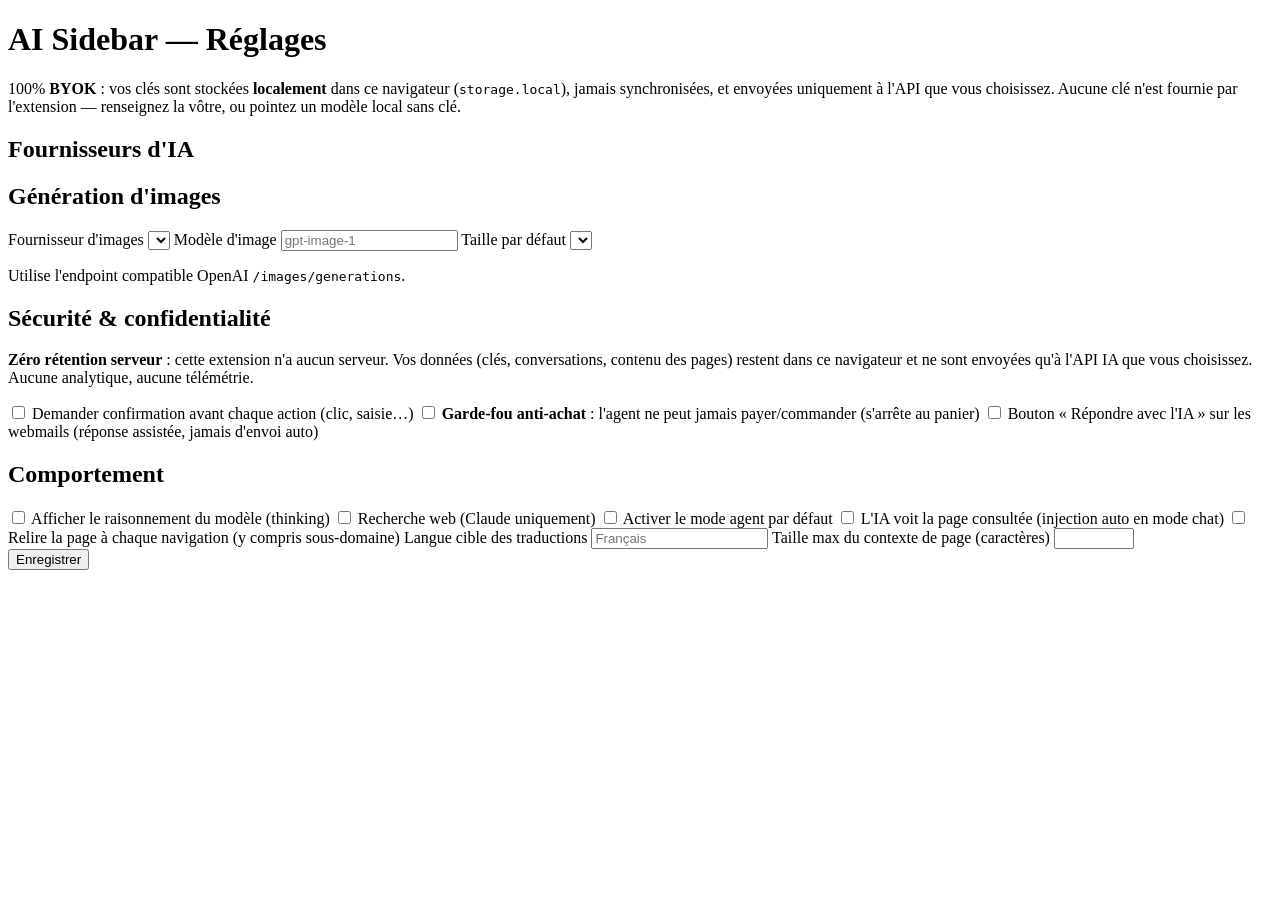
==== src/options/options.html @ cbc9c078 "v1.0 : clone open-source de Sider — modes, multi-onglets, webmail, garde-fous Première version 1.0 p" ====
<!DOCTYPE html>
<html lang="fr">
  <head>
    <meta charset="utf-8" />
    <meta name="viewport" content="width=device-width, initial-scale=1" />
    <link rel="stylesheet" href="options.css" />
    <title>AI Sidebar — Réglages</title>
  </head>
  <body>
    <main>
      <h1>AI Sidebar — Réglages</h1>
      <p class="muted">
        100% <b>BYOK</b> : vos clés sont stockées <b>localement</b> dans ce
        navigateur (<code>storage.local</code>), jamais synchronisées, et envoyées
        uniquement à l'API que vous choisissez. Aucune clé n'est fournie par
        l'extension — renseignez la vôtre, ou pointez un modèle local sans clé.
      </p>

      <h2>Fournisseurs d'IA</h2>
      <div id="providers"></div>

      <section>
        <h2>Génération d'images</h2>
        <label>Fournisseur d'images
          <select id="imageProvider"></select>
        </label>
        <label>Modèle d'image
          <input type="text" id="imageModel" placeholder="gpt-image-1" />
        </label>
        <label>Taille par défaut
          <select id="imageSize"></select>
        </label>
        <p class="muted">Utilise l'endpoint compatible OpenAI <code>/images/generations</code>.</p>
      </section>

      <section>
        <h2>Sécurité &amp; confidentialité</h2>
        <p class="muted">
          <b>Zéro rétention serveur</b> : cette extension n'a aucun serveur. Vos données
          (clés, conversations, contenu des pages) restent dans ce navigateur et ne sont
          envoyées qu'à l'API IA que vous choisissez. Aucune analytique, aucune télémétrie.
        </p>
        <label class="check"><input type="checkbox" id="confirmActions" /> Demander confirmation avant chaque action (clic, saisie…)</label>
        <label class="check"><input type="checkbox" id="blockPayments" /> <b>Garde-fou anti-achat</b> : l'agent ne peut jamais payer/commander (s'arrête au panier)</label>
        <label class="check"><input type="checkbox" id="webmailAssist" /> Bouton « Répondre avec l'IA » sur les webmails (réponse assistée, jamais d'envoi auto)</label>
      </section>

      <section>
        <h2>Comportement</h2>
        <label class="check"><input type="checkbox" id="thinking" /> Afficher le raisonnement du modèle (thinking)</label>
        <label class="check"><input type="checkbox" id="webSearch" /> Recherche web (Claude uniquement)</label>
        <label class="check"><input type="checkbox" id="agentMode" /> Activer le mode agent par défaut</label>
        <label class="check"><input type="checkbox" id="includePageContext" /> L'IA voit la page consultée (injection auto en mode chat)</label>
        <label class="check"><input type="checkbox" id="autoReadPage" /> Relire la page à chaque navigation (y compris sous-domaine)</label>
        <label>Langue cible des traductions
          <input type="text" id="targetLang" placeholder="Français" />
        </label>
        <label>Taille max du contexte de page (caractères)
          <input type="number" id="maxPageChars" min="1000" max="100000" step="1000" />
        </label>
      </section>

      <div class="actions">
        <button id="save">Enregistrer</button>
        <span id="status" class="muted"></span>
      </div>
    </main>
    <script type="module" src="options.js"></script>
  </body>
</html>
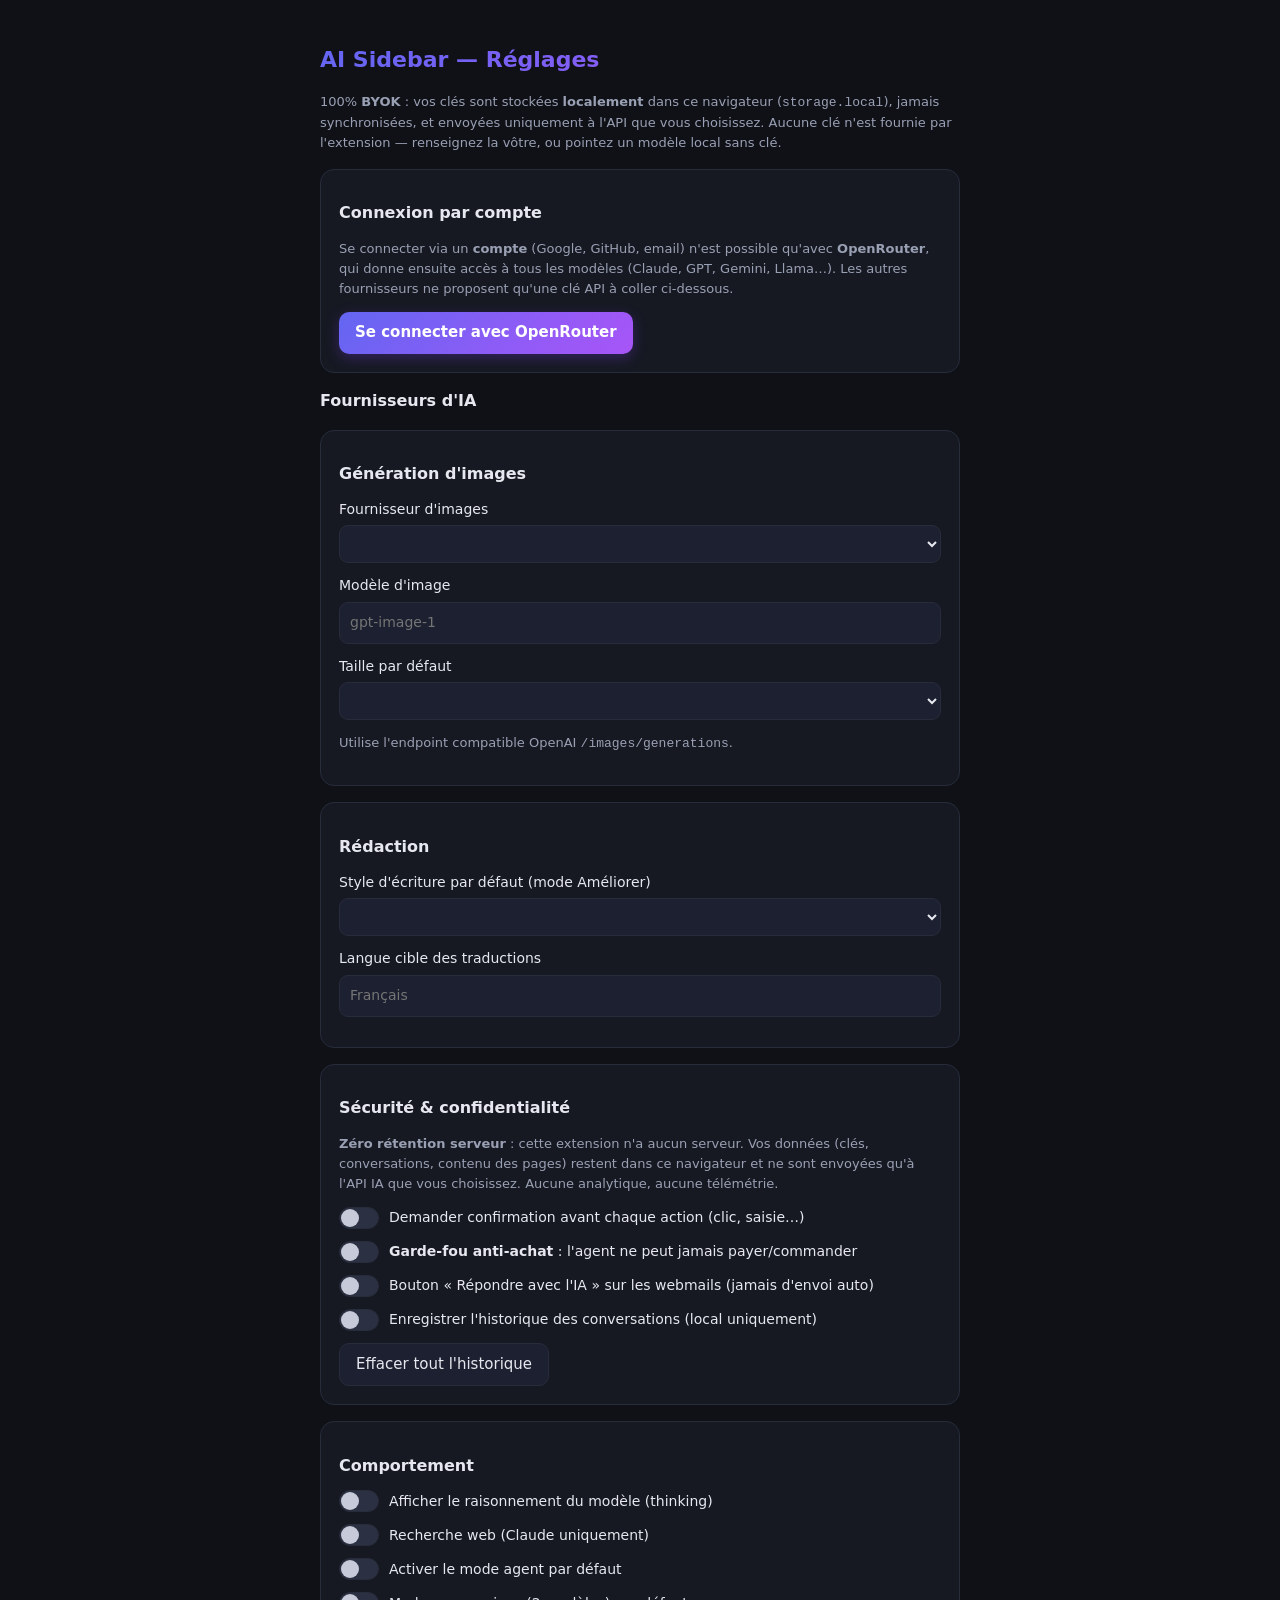
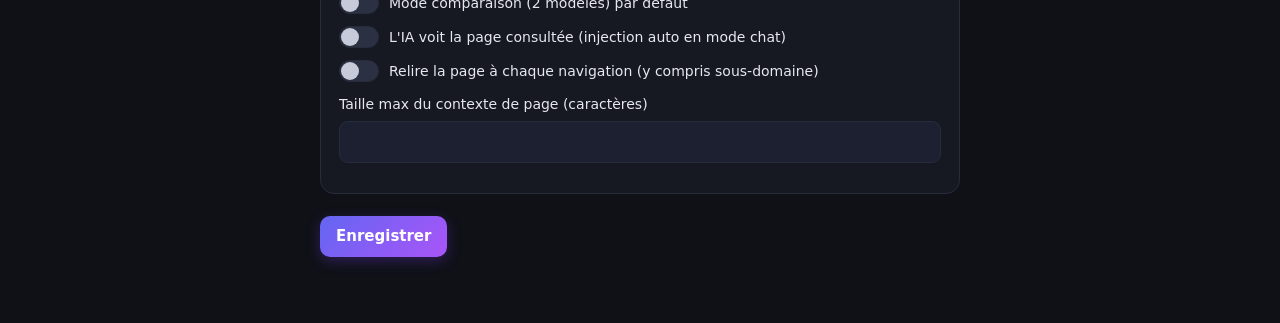
==== commit 0e4e51fe: "v1.1 : refonte UI moderne + comparaison + artifacts interactifs + historique local Interface entière" ====
--- a/src/options/options.html
+++ b/src/options/options.html
@@ -15,6 +15,18 @@
         uniquement à l'API que vous choisissez. Aucune clé n'est fournie par
         l'extension — renseignez la vôtre, ou pointez un modèle local sans clé.
       </p>
+
+      <section>
+        <h2>Connexion par compte</h2>
+        <p class="muted">
+          Se connecter via un <b>compte</b> (Google, GitHub, email) n'est possible
+          qu'avec <b>OpenRouter</b>, qui donne ensuite accès à tous les modèles
+          (Claude, GPT, Gemini, Llama…). Les autres fournisseurs ne proposent qu'une
+          clé API à coller ci-dessous.
+        </p>
+        <button id="connectBtn" class="grad">Se connecter avec OpenRouter</button>
+        <span id="connectStatus" class="muted"></span>
+      </section>
 
       <h2>Fournisseurs d'IA</h2>
       <div id="providers"></div>
@@ -34,34 +46,44 @@
       </section>
 
       <section>
+        <h2>Rédaction</h2>
+        <label>Style d'écriture par défaut (mode Améliorer)
+          <select id="improvePreset"></select>
+        </label>
+        <label>Langue cible des traductions
+          <input type="text" id="targetLang" placeholder="Français" />
+        </label>
+      </section>
+
+      <section>
         <h2>Sécurité &amp; confidentialité</h2>
         <p class="muted">
           <b>Zéro rétention serveur</b> : cette extension n'a aucun serveur. Vos données
           (clés, conversations, contenu des pages) restent dans ce navigateur et ne sont
           envoyées qu'à l'API IA que vous choisissez. Aucune analytique, aucune télémétrie.
         </p>
-        <label class="check"><input type="checkbox" id="confirmActions" /> Demander confirmation avant chaque action (clic, saisie…)</label>
-        <label class="check"><input type="checkbox" id="blockPayments" /> <b>Garde-fou anti-achat</b> : l'agent ne peut jamais payer/commander (s'arrête au panier)</label>
-        <label class="check"><input type="checkbox" id="webmailAssist" /> Bouton « Répondre avec l'IA » sur les webmails (réponse assistée, jamais d'envoi auto)</label>
+        <label class="switch"><input type="checkbox" id="confirmActions" /><span class="track"></span><span class="lbl">Demander confirmation avant chaque action (clic, saisie…)</span></label>
+        <label class="switch"><input type="checkbox" id="blockPayments" /><span class="track"></span><span class="lbl"><b>Garde-fou anti-achat</b> : l'agent ne peut jamais payer/commander</span></label>
+        <label class="switch"><input type="checkbox" id="webmailAssist" /><span class="track"></span><span class="lbl">Bouton « Répondre avec l'IA » sur les webmails (jamais d'envoi auto)</span></label>
+        <label class="switch"><input type="checkbox" id="saveHistory" /><span class="track"></span><span class="lbl">Enregistrer l'historique des conversations (local uniquement)</span></label>
+        <button id="clearHistoryBtn" class="ghost">Effacer tout l'historique</button>
       </section>
 
       <section>
         <h2>Comportement</h2>
-        <label class="check"><input type="checkbox" id="thinking" /> Afficher le raisonnement du modèle (thinking)</label>
-        <label class="check"><input type="checkbox" id="webSearch" /> Recherche web (Claude uniquement)</label>
-        <label class="check"><input type="checkbox" id="agentMode" /> Activer le mode agent par défaut</label>
-        <label class="check"><input type="checkbox" id="includePageContext" /> L'IA voit la page consultée (injection auto en mode chat)</label>
-        <label class="check"><input type="checkbox" id="autoReadPage" /> Relire la page à chaque navigation (y compris sous-domaine)</label>
-        <label>Langue cible des traductions
-          <input type="text" id="targetLang" placeholder="Français" />
-        </label>
+        <label class="switch"><input type="checkbox" id="thinking" /><span class="track"></span><span class="lbl">Afficher le raisonnement du modèle (thinking)</span></label>
+        <label class="switch"><input type="checkbox" id="webSearch" /><span class="track"></span><span class="lbl">Recherche web (Claude uniquement)</span></label>
+        <label class="switch"><input type="checkbox" id="agentMode" /><span class="track"></span><span class="lbl">Activer le mode agent par défaut</span></label>
+        <label class="switch"><input type="checkbox" id="compareMode" /><span class="track"></span><span class="lbl">Mode comparaison (2 modèles) par défaut</span></label>
+        <label class="switch"><input type="checkbox" id="includePageContext" /><span class="track"></span><span class="lbl">L'IA voit la page consultée (injection auto en mode chat)</span></label>
+        <label class="switch"><input type="checkbox" id="autoReadPage" /><span class="track"></span><span class="lbl">Relire la page à chaque navigation (y compris sous-domaine)</span></label>
         <label>Taille max du contexte de page (caractères)
           <input type="number" id="maxPageChars" min="1000" max="100000" step="1000" />
         </label>
       </section>
 
       <div class="actions">
-        <button id="save">Enregistrer</button>
+        <button id="save" class="grad">Enregistrer</button>
         <span id="status" class="muted"></span>
       </div>
     </main>
--- a/src/options/options.css
+++ b/src/options/options.css
@@ -0,0 +1,56 @@
+:root {
+  --bg: #0f1117;
+  --panel: #161922;
+  --panel-2: #1c2030;
+  --border: #272c3b;
+  --text: #e7e8ef;
+  --muted: #9aa0b4;
+  --accent: #8b5cf6;
+  --grad: linear-gradient(135deg, #6366f1 0%, #8b5cf6 55%, #a855f7 100%);
+}
+* { box-sizing: border-box; }
+body {
+  font: 15px/1.55 system-ui, sans-serif; background: var(--bg); color: var(--text);
+  margin: 0; padding: 28px 18px;
+}
+main { max-width: 640px; margin: 0 auto; }
+h1 {
+  font-size: 22px;
+  background: var(--grad); -webkit-background-clip: text; background-clip: text; -webkit-text-fill-color: transparent;
+}
+h2 { font-size: 16px; margin-bottom: 10px; }
+h3 { font-size: 14px; margin: 0 0 6px; }
+section { background: var(--panel); border: 1px solid var(--border); border-radius: 14px; padding: 18px; margin: 16px 0; }
+#providers section { background: var(--panel-2); }
+label { display: block; margin: 12px 0; font-size: 14px; }
+input[type=password], input[type=number], input[type=text], select {
+  width: 100%; margin-top: 5px; padding: 9px 10px; font: inherit;
+  background: var(--panel-2); color: var(--text); border: 1px solid var(--border); border-radius: 9px;
+}
+input:focus, select:focus { outline: none; border-color: var(--accent); }
+.muted { color: var(--muted); font-size: 13px; }
+.muted a { color: var(--accent); }
+.actions { display: flex; align-items: center; gap: 12px; margin: 22px 0 40px; }
+
+/* Buttons */
+button { font: inherit; cursor: pointer; border-radius: 10px; padding: 9px 16px; border: 1px solid var(--border); }
+button.grad { background: var(--grad); color: #fff; border: 0; font-weight: 600; box-shadow: 0 4px 14px rgba(124, 58, 237, 0.3); }
+button.grad:hover { filter: brightness(1.08); }
+button.grad:disabled { opacity: 0.6; cursor: default; }
+button.ghost { background: var(--panel-2); color: var(--text); }
+button.ghost:hover { border-color: var(--accent); }
+
+/* Toggle switches (replace checkboxes) */
+.switch { display: flex; align-items: center; gap: 10px; cursor: pointer; }
+.switch input { position: absolute; opacity: 0; width: 0; height: 0; }
+.switch .track {
+  position: relative; flex: 0 0 auto; width: 40px; height: 22px; border-radius: 999px;
+  background: #2b3042; border: 1px solid var(--border); transition: 0.18s;
+}
+.switch .track::before {
+  content: ""; position: absolute; top: 1px; left: 1px; width: 18px; height: 18px;
+  border-radius: 50%; background: #c7cad8; transition: 0.18s;
+}
+.switch input:checked + .track { background: var(--grad); border-color: transparent; }
+.switch input:checked + .track::before { transform: translateX(18px); background: #fff; }
+.switch .lbl { font-size: 14px; }
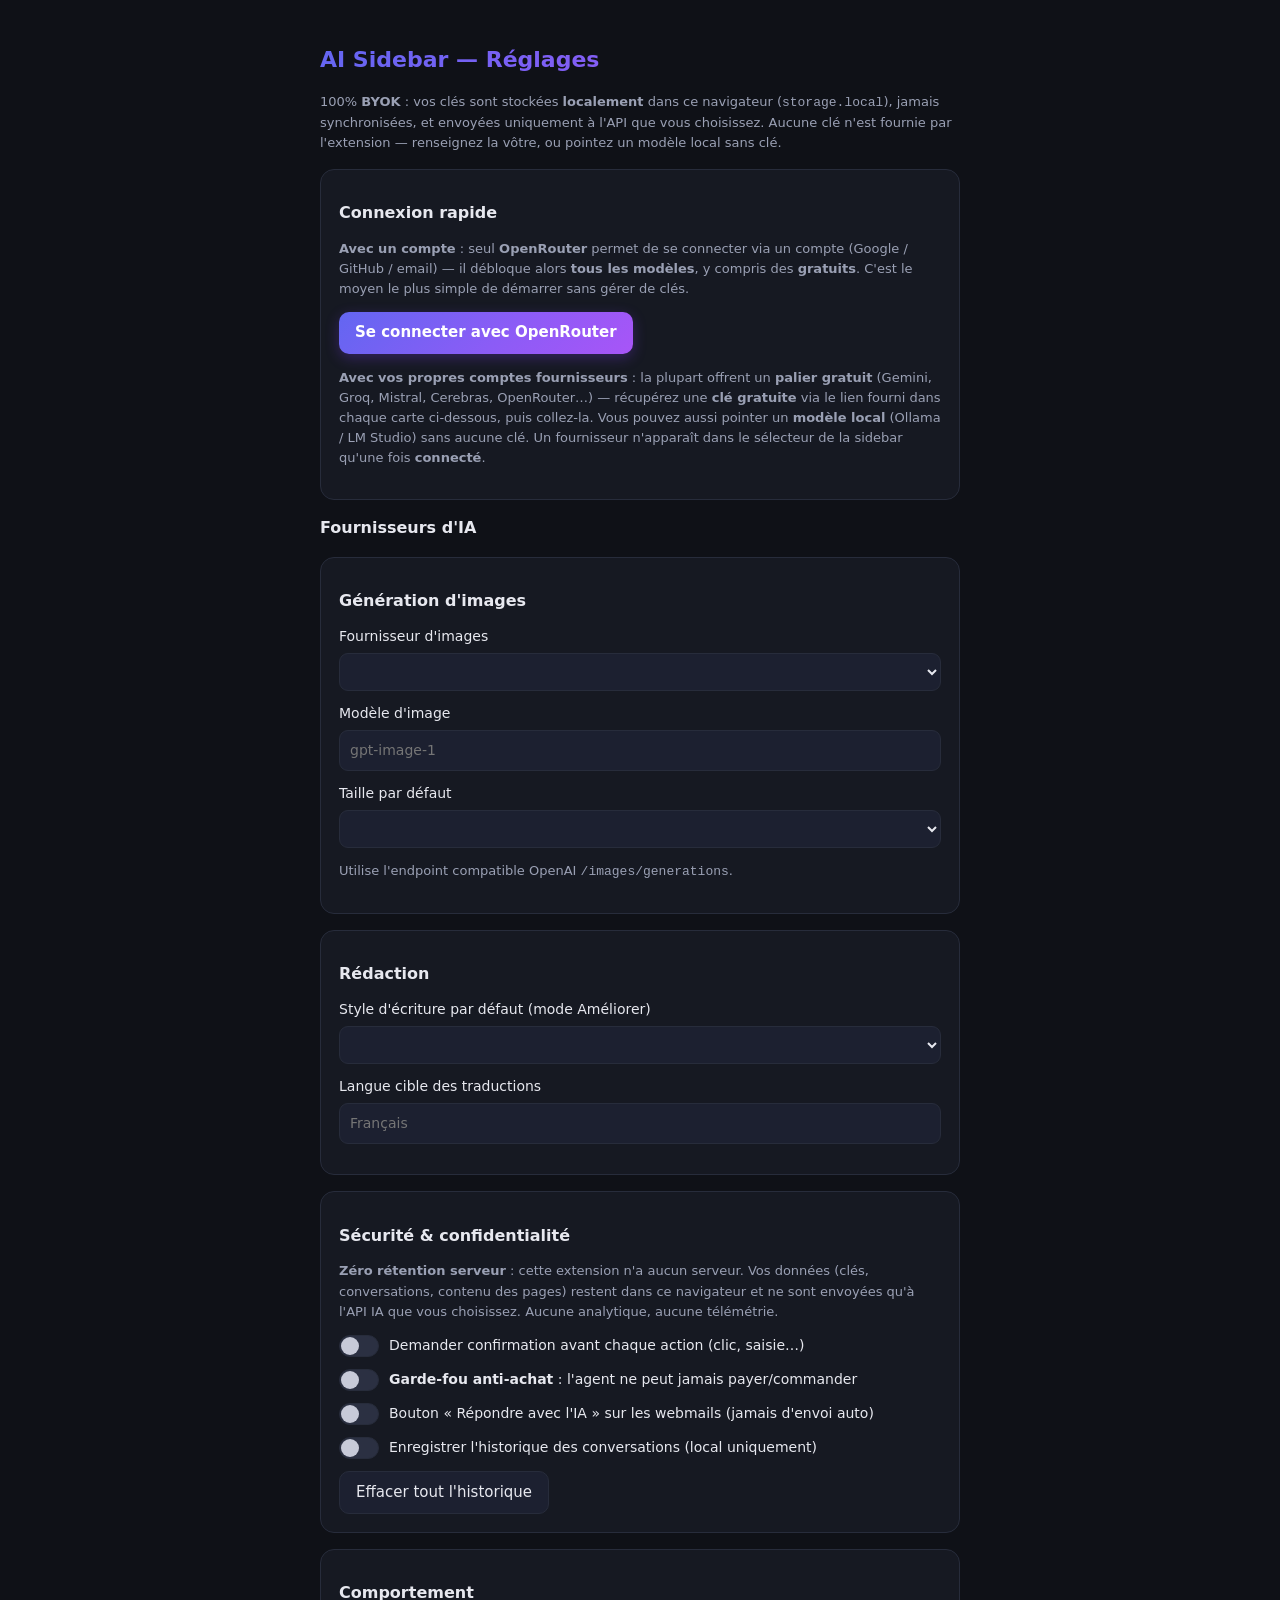
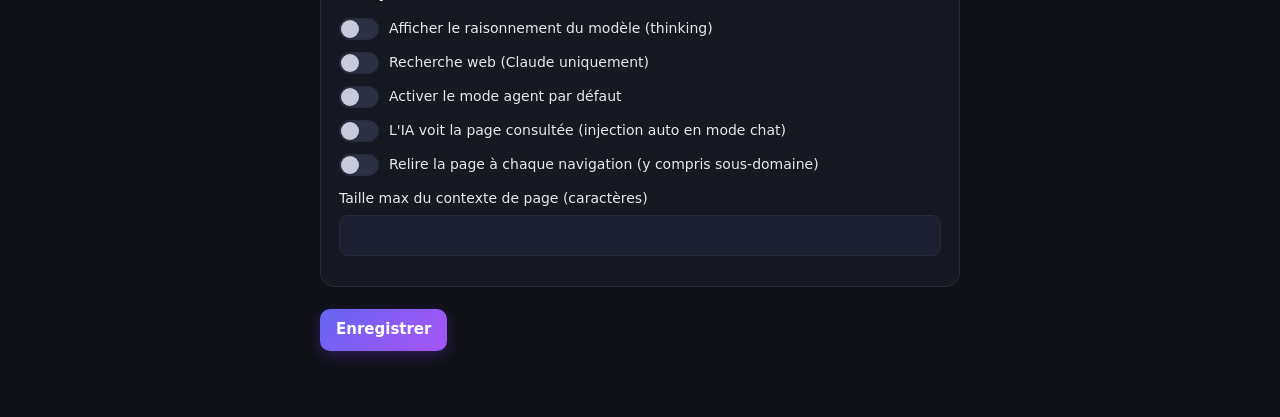
==== commit 01c9e24b: "v1.4.1 : réglages connexion/comptes + modèle par défaut en liste, sidebar pleine largeur + largeur m" ====
--- a/src/options/options.html
+++ b/src/options/options.html
@@ -17,15 +17,23 @@
       </p>
 
       <section>
-        <h2>Connexion par compte</h2>
+        <h2>Connexion rapide</h2>
         <p class="muted">
-          Se connecter via un <b>compte</b> (Google, GitHub, email) n'est possible
-          qu'avec <b>OpenRouter</b>, qui donne ensuite accès à tous les modèles
-          (Claude, GPT, Gemini, Llama…). Les autres fournisseurs ne proposent qu'une
-          clé API à coller ci-dessous.
+          <b>Avec un compte</b> : seul <b>OpenRouter</b> permet de se connecter via
+          un compte (Google / GitHub / email) — il débloque alors <b>tous les
+          modèles</b>, y compris des <b>gratuits</b>. C'est le moyen le plus simple
+          de démarrer sans gérer de clés.
         </p>
         <button id="connectBtn" class="grad">Se connecter avec OpenRouter</button>
         <span id="connectStatus" class="muted"></span>
+        <p class="muted" style="margin-top:14px">
+          <b>Avec vos propres comptes fournisseurs</b> : la plupart offrent un
+          <b>palier gratuit</b> (Gemini, Groq, Mistral, Cerebras, OpenRouter…) —
+          récupérez une <b>clé gratuite</b> via le lien fourni dans chaque carte
+          ci-dessous, puis collez-la. Vous pouvez aussi pointer un <b>modèle local</b>
+          (Ollama / LM Studio) sans aucune clé. Un fournisseur n'apparaît dans le
+          sélecteur de la sidebar qu'une fois <b>connecté</b>.
+        </p>
       </section>
 
       <h2>Fournisseurs d'IA</h2>
@@ -74,7 +82,6 @@
         <label class="switch"><input type="checkbox" id="thinking" /><span class="track"></span><span class="lbl">Afficher le raisonnement du modèle (thinking)</span></label>
         <label class="switch"><input type="checkbox" id="webSearch" /><span class="track"></span><span class="lbl">Recherche web (Claude uniquement)</span></label>
         <label class="switch"><input type="checkbox" id="agentMode" /><span class="track"></span><span class="lbl">Activer le mode agent par défaut</span></label>
-        <label class="switch"><input type="checkbox" id="compareMode" /><span class="track"></span><span class="lbl">Mode comparaison (2 modèles) par défaut</span></label>
         <label class="switch"><input type="checkbox" id="includePageContext" /><span class="track"></span><span class="lbl">L'IA voit la page consultée (injection auto en mode chat)</span></label>
         <label class="switch"><input type="checkbox" id="autoReadPage" /><span class="track"></span><span class="lbl">Relire la page à chaque navigation (y compris sous-domaine)</span></label>
         <label>Taille max du contexte de page (caractères)
@@ -87,6 +94,7 @@
         <span id="status" class="muted"></span>
       </div>
     </main>
+    <script src="../../vendor/browser-polyfill.min.js"></script>
     <script type="module" src="options.js"></script>
   </body>
 </html>
--- a/src/options/options.css
+++ b/src/options/options.css
@@ -54,3 +54,12 @@
 .switch input:checked + .track { background: var(--grad); border-color: transparent; }
 .switch input:checked + .track::before { transform: translateX(18px); background: #fff; }
 .switch .lbl { font-size: 14px; }
+
+/* Provider cards */
+.provider-head { display: flex; align-items: center; gap: 8px; flex-wrap: wrap; margin-bottom: 6px; }
+.provider-head h3 { margin: 0; }
+.badge { font-size: 11px; padding: 2px 9px; border-radius: 999px; border: 1px solid var(--border); white-space: nowrap; }
+.badge.ok { color: #7ee787; border-color: #2ea04366; background: #13351f; }
+.badge.off { color: var(--muted); }
+.badge.free { color: #c4b5fd; border-color: #8b5cf666; background: #1e1b33; }
+button.small { padding: 6px 12px; font-size: 13px; }
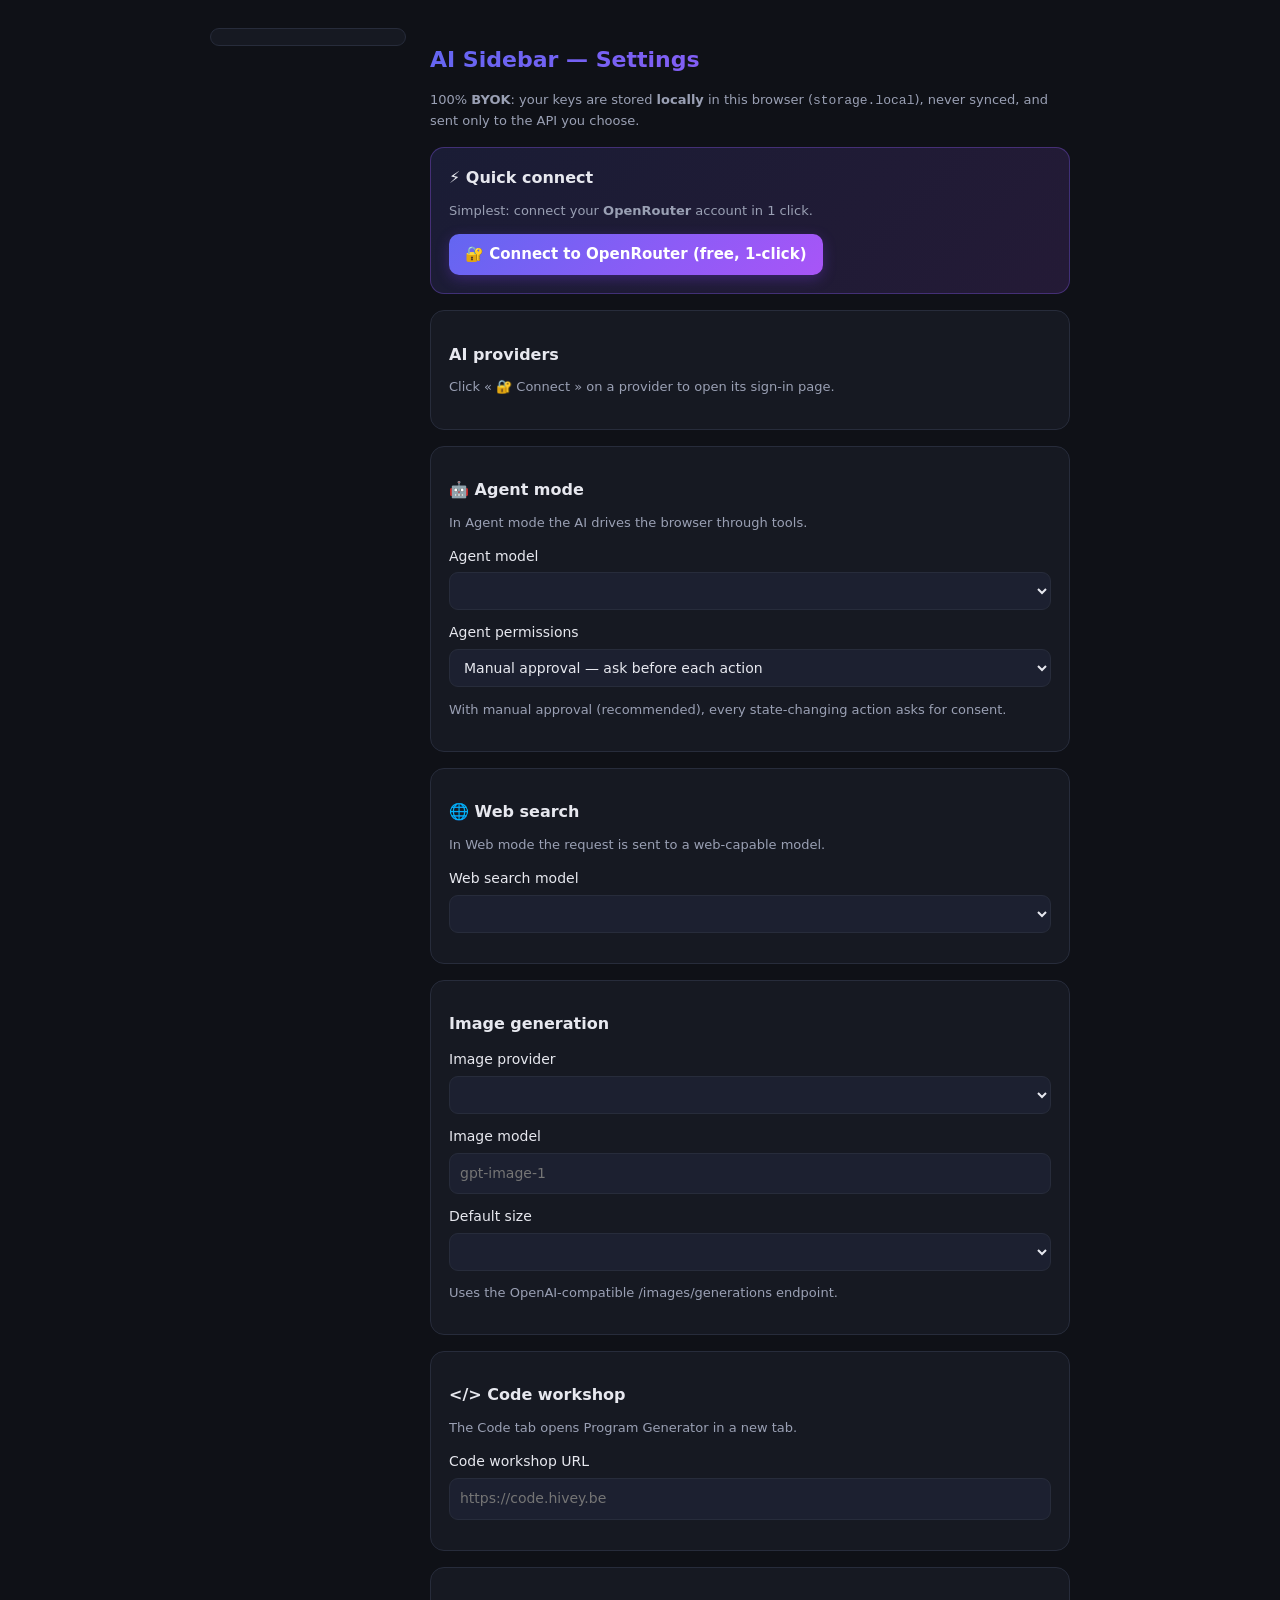
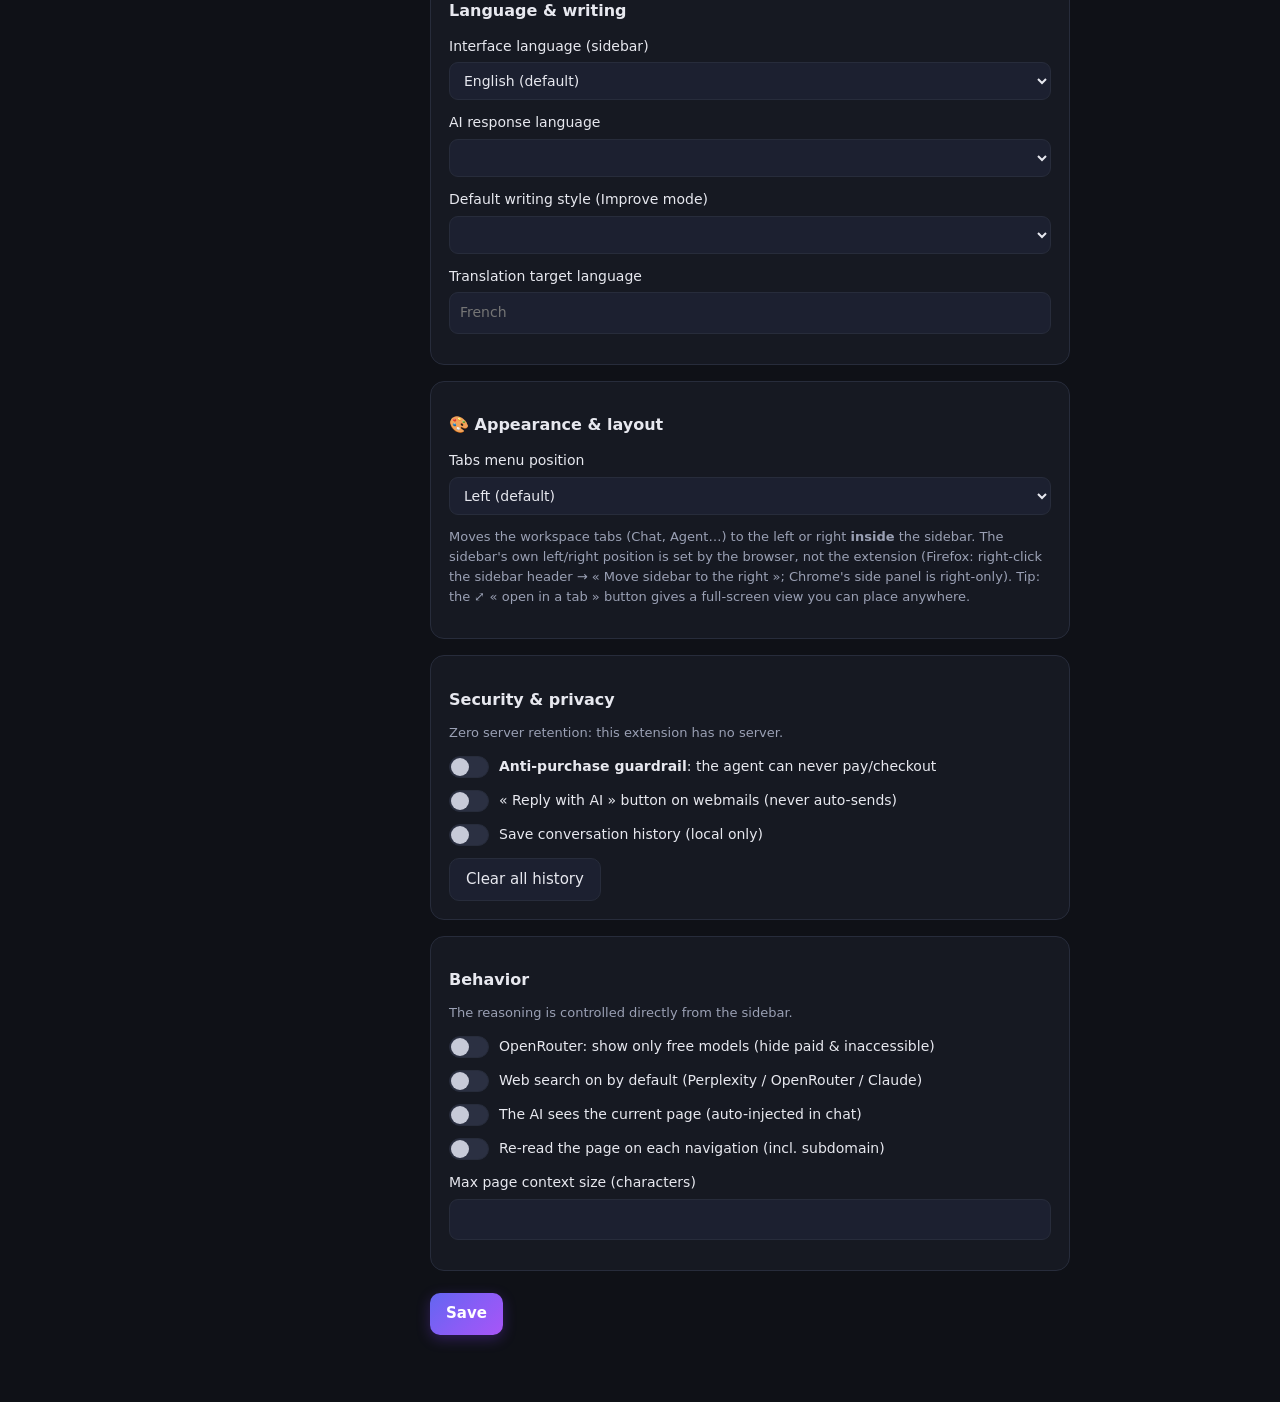
==== commit 43101698: "v1.21.0 — page element picker, full-screen tab, layout & settings polish, remove OpenClaude terminal" ====
--- a/src/options/options.html
+++ b/src/options/options.html
@@ -1,96 +1,156 @@
 <!DOCTYPE html>
-<html lang="fr">
+<html lang="en">
   <head>
     <meta charset="utf-8" />
     <meta name="viewport" content="width=device-width, initial-scale=1" />
     <link rel="stylesheet" href="options.css" />
-    <title>AI Sidebar — Réglages</title>
+    <title data-i18n="opt.title">AI Sidebar — Settings</title>
   </head>
   <body>
+    <!-- Quick navigation: vertical jump pins to each settings section (built in options.js). -->
+    <nav id="quicknav" class="quicknav" aria-label="Settings sections"></nav>
     <main>
-      <h1>AI Sidebar — Réglages</h1>
-      <p class="muted">
-        100% <b>BYOK</b> : vos clés sont stockées <b>localement</b> dans ce
-        navigateur (<code>storage.local</code>), jamais synchronisées, et envoyées
-        uniquement à l'API que vous choisissez. Aucune clé n'est fournie par
-        l'extension — renseignez la vôtre, ou pointez un modèle local sans clé.
+      <h1 data-i18n="opt.title">AI Sidebar — Settings</h1>
+      <p class="muted" data-i18n-html="opt.intro">
+        100% <b>BYOK</b>: your keys are stored <b>locally</b> in this browser
+        (<code>storage.local</code>), never synced, and sent only to the API you choose.
       </p>
 
-      <section>
-        <h2>Connexion rapide</h2>
-        <p class="muted">
-          <b>Avec un compte</b> : seul <b>OpenRouter</b> permet de se connecter via
-          un compte (Google / GitHub / email) — il débloque alors <b>tous les
-          modèles</b>, y compris des <b>gratuits</b>. C'est le moyen le plus simple
-          de démarrer sans gérer de clés.
+      <section class="quickconnect" id="sec-quick">
+        <h2 style="margin-top:0" data-i18n="opt.quick.h">⚡ Quick connect</h2>
+        <p class="muted" data-i18n-html="opt.quick.p">
+          Simplest: connect your <b>OpenRouter</b> account in 1 click.
         </p>
-        <button id="connectBtn" class="grad">Se connecter avec OpenRouter</button>
-        <span id="connectStatus" class="muted"></span>
-        <p class="muted" style="margin-top:14px">
-          <b>Avec vos propres comptes fournisseurs</b> : la plupart offrent un
-          <b>palier gratuit</b> (Gemini, Groq, Mistral, Cerebras, OpenRouter…) —
-          récupérez une <b>clé gratuite</b> via le lien fourni dans chaque carte
-          ci-dessous, puis collez-la. Vous pouvez aussi pointer un <b>modèle local</b>
-          (Ollama / LM Studio) sans aucune clé. Un fournisseur n'apparaît dans le
-          sélecteur de la sidebar qu'une fois <b>connecté</b>.
+        <button id="quickConnect" class="grad" data-i18n="opt.quick.btn">🔐 Connect to OpenRouter (free, 1-click)</button>
+        <span id="quickStatus" class="muted"></span>
+      </section>
+
+      <section id="sec-providers">
+        <h2 data-i18n="opt.providers.h">AI providers</h2>
+        <p class="muted" data-i18n-html="opt.providers.p">
+          Click « 🔐 Connect » on a provider to open its sign-in page.
+        </p>
+        <div id="providers"></div>
+      </section>
+
+      <section id="sec-agent">
+        <h2 data-i18n="opt.agent.h">🤖 Agent mode</h2>
+        <p class="muted" data-i18n-html="opt.agent.p">
+          In Agent mode the AI drives the browser through tools.
+        </p>
+        <label><span data-i18n="opt.agent.model">Agent model</span>
+          <select id="agentModel"></select>
+        </label>
+        <label><span data-i18n="opt.agent.perm">Agent permissions</span>
+          <select id="agentPermission">
+            <option value="manual" data-i18n="opt.agent.permManual">Manual approval — ask before each action</option>
+            <option value="auto" data-i18n="opt.agent.permAuto">Allow everything — no approval prompt</option>
+          </select>
+        </label>
+        <p class="muted" data-i18n-html="opt.agent.p2">
+          With manual approval (recommended), every state-changing action asks for consent.
         </p>
       </section>
 
-      <h2>Fournisseurs d'IA</h2>
-      <div id="providers"></div>
-
-      <section>
-        <h2>Génération d'images</h2>
-        <label>Fournisseur d'images
-          <select id="imageProvider"></select>
-        </label>
-        <label>Modèle d'image
-          <input type="text" id="imageModel" placeholder="gpt-image-1" />
-        </label>
-        <label>Taille par défaut
-          <select id="imageSize"></select>
-        </label>
-        <p class="muted">Utilise l'endpoint compatible OpenAI <code>/images/generations</code>.</p>
-      </section>
-
-      <section>
-        <h2>Rédaction</h2>
-        <label>Style d'écriture par défaut (mode Améliorer)
-          <select id="improvePreset"></select>
-        </label>
-        <label>Langue cible des traductions
-          <input type="text" id="targetLang" placeholder="Français" />
+      <section id="sec-web">
+        <h2 data-i18n="opt.web.h">🌐 Web search</h2>
+        <p class="muted" data-i18n-html="opt.web.p">
+          In Web mode the request is sent to a web-capable model.
+        </p>
+        <label><span data-i18n="opt.web.model">Web search model</span>
+          <select id="searchModel"></select>
         </label>
       </section>
 
-      <section>
-        <h2>Sécurité &amp; confidentialité</h2>
-        <p class="muted">
-          <b>Zéro rétention serveur</b> : cette extension n'a aucun serveur. Vos données
-          (clés, conversations, contenu des pages) restent dans ce navigateur et ne sont
-          envoyées qu'à l'API IA que vous choisissez. Aucune analytique, aucune télémétrie.
+      <section id="sec-image">
+        <h2 data-i18n="opt.img.h">Image generation</h2>
+        <label><span data-i18n="opt.img.provider">Image provider</span>
+          <select id="imageProvider"></select>
+        </label>
+        <label><span data-i18n="opt.img.model">Image model</span>
+          <input type="text" id="imageModel" placeholder="gpt-image-1" />
+        </label>
+        <label><span data-i18n="opt.img.size">Default size</span>
+          <select id="imageSize"></select>
+        </label>
+        <p class="muted" data-i18n-html="opt.img.p">
+          Uses the OpenAI-compatible /images/generations endpoint.
         </p>
-        <label class="switch"><input type="checkbox" id="confirmActions" /><span class="track"></span><span class="lbl">Demander confirmation avant chaque action (clic, saisie…)</span></label>
-        <label class="switch"><input type="checkbox" id="blockPayments" /><span class="track"></span><span class="lbl"><b>Garde-fou anti-achat</b> : l'agent ne peut jamais payer/commander</span></label>
-        <label class="switch"><input type="checkbox" id="webmailAssist" /><span class="track"></span><span class="lbl">Bouton « Répondre avec l'IA » sur les webmails (jamais d'envoi auto)</span></label>
-        <label class="switch"><input type="checkbox" id="saveHistory" /><span class="track"></span><span class="lbl">Enregistrer l'historique des conversations (local uniquement)</span></label>
-        <button id="clearHistoryBtn" class="ghost">Effacer tout l'historique</button>
       </section>
 
-      <section>
-        <h2>Comportement</h2>
-        <label class="switch"><input type="checkbox" id="thinking" /><span class="track"></span><span class="lbl">Afficher le raisonnement du modèle (thinking)</span></label>
-        <label class="switch"><input type="checkbox" id="webSearch" /><span class="track"></span><span class="lbl">Recherche web (Claude uniquement)</span></label>
-        <label class="switch"><input type="checkbox" id="agentMode" /><span class="track"></span><span class="lbl">Activer le mode agent par défaut</span></label>
-        <label class="switch"><input type="checkbox" id="includePageContext" /><span class="track"></span><span class="lbl">L'IA voit la page consultée (injection auto en mode chat)</span></label>
-        <label class="switch"><input type="checkbox" id="autoReadPage" /><span class="track"></span><span class="lbl">Relire la page à chaque navigation (y compris sous-domaine)</span></label>
-        <label>Taille max du contexte de page (caractères)
+      <section id="sec-code">
+        <h2 data-i18n-html="opt.code.h">&lt;/&gt; Code workshop</h2>
+        <p class="muted" data-i18n-html="opt.code.p">
+          The Code tab opens Program Generator in a new tab.
+        </p>
+        <label><span data-i18n="opt.code.url">Code workshop URL</span>
+          <input type="text" id="codeAppUrl" placeholder="https://code.hivey.be" />
+        </label>
+      </section>
+
+      <section id="sec-lang">
+        <h2 data-i18n="opt.lang.h">Language &amp; writing</h2>
+        <label><span data-i18n="opt.lang.ui">Interface language (sidebar)</span>
+          <select id="uiLang">
+            <option value="en" data-i18n="opt.uiEn">English (default)</option>
+            <option value="fr" data-i18n="opt.uiFr">French</option>
+          </select>
+        </label>
+        <label><span data-i18n="opt.lang.resp">AI response language</span>
+          <select id="responseLang"></select>
+        </label>
+        <label><span data-i18n="opt.lang.preset">Default writing style (Improve mode)</span>
+          <select id="improvePreset"></select>
+        </label>
+        <label><span data-i18n="opt.lang.target">Translation target language</span>
+          <input type="text" id="targetLang" placeholder="French" />
+        </label>
+      </section>
+
+      <section id="sec-appearance">
+        <h2 data-i18n="opt.layout.h">🎨 Appearance &amp; layout</h2>
+        <label><span data-i18n="opt.layout.rail">Tabs menu position</span>
+          <select id="railSide">
+            <option value="left" data-i18n="opt.layout.left">Left (default)</option>
+            <option value="right" data-i18n="opt.layout.right">Right</option>
+          </select>
+        </label>
+        <p class="muted" data-i18n-html="opt.layout.note">
+          Moves the workspace tabs (Chat, Agent…) to the left or right <b>inside</b> the
+          sidebar. The sidebar's own left/right position is set by the browser, not the
+          extension (Firefox: right-click the sidebar header → « Move sidebar to the
+          right »; Chrome's side panel is right-only). Tip: the ⤢ « open in a tab »
+          button gives a full-screen view you can place anywhere.
+        </p>
+      </section>
+
+      <section id="sec-security">
+        <h2 data-i18n="opt.sec.h">Security &amp; privacy</h2>
+        <p class="muted" data-i18n-html="opt.sec.p">
+          Zero server retention: this extension has no server.
+        </p>
+        <label class="switch"><input type="checkbox" id="blockPayments" /><span class="track"></span><span class="lbl" data-i18n-html="opt.sec.block"><b>Anti-purchase guardrail</b>: the agent can never pay/checkout</span></label>
+        <label class="switch"><input type="checkbox" id="webmailAssist" /><span class="track"></span><span class="lbl" data-i18n="opt.sec.webmail">« Reply with AI » button on webmails (never auto-sends)</span></label>
+        <label class="switch"><input type="checkbox" id="saveHistory" /><span class="track"></span><span class="lbl" data-i18n="opt.sec.save">Save conversation history (local only)</span></label>
+        <button id="clearHistoryBtn" class="ghost" data-i18n="opt.sec.clearBtn">Clear all history</button>
+      </section>
+
+      <section id="sec-behavior">
+        <h2 data-i18n="opt.behavior.h">Behavior</h2>
+        <p class="muted" data-i18n-html="opt.behavior.reasoning">
+          The reasoning is controlled directly from the sidebar.
+        </p>
+        <label class="switch"><input type="checkbox" id="orFreeOnly" /><span class="track"></span><span class="lbl" data-i18n="opt.behavior.orFreeOnly">OpenRouter: show only free models (hide paid &amp; inaccessible)</span></label>
+        <label class="switch"><input type="checkbox" id="webSearch" /><span class="track"></span><span class="lbl" data-i18n="opt.behavior.web">Web search on by default (Perplexity / OpenRouter / Claude)</span></label>
+        <label class="switch"><input type="checkbox" id="includePageContext" /><span class="track"></span><span class="lbl" data-i18n="opt.behavior.page">The AI sees the current page (auto-injected in chat)</span></label>
+        <label class="switch"><input type="checkbox" id="autoReadPage" /><span class="track"></span><span class="lbl" data-i18n="opt.behavior.autoread">Re-read the page on each navigation (incl. subdomain)</span></label>
+        <label><span data-i18n="opt.behavior.maxchars">Max page context size (characters)</span>
           <input type="number" id="maxPageChars" min="1000" max="100000" step="1000" />
         </label>
       </section>
 
       <div class="actions">
-        <button id="save" class="grad">Enregistrer</button>
+        <button id="save" class="grad" data-i18n="opt.save">Save</button>
         <span id="status" class="muted"></span>
       </div>
     </main>
--- a/src/options/options.css
+++ b/src/options/options.css
@@ -12,8 +12,9 @@
 body {
   font: 15px/1.55 system-ui, sans-serif; background: var(--bg); color: var(--text);
   margin: 0; padding: 28px 18px;
+  display: flex; gap: 24px; align-items: flex-start; justify-content: center;
 }
-main { max-width: 640px; margin: 0 auto; }
+main { flex: 0 1 640px; min-width: 0; }
 h1 {
   font-size: 22px;
   background: var(--grad); -webkit-background-clip: text; background-clip: text; -webkit-text-fill-color: transparent;
@@ -62,4 +63,58 @@
 .badge.ok { color: #7ee787; border-color: #2ea04366; background: #13351f; }
 .badge.off { color: var(--muted); }
 .badge.free { color: #c4b5fd; border-color: #8b5cf666; background: #1e1b33; }
-button.small { padding: 6px 12px; font-size: 13px; }
+button.small { padding: 7px 12px; font-size: 13px; }
+button.connect { width: 100%; margin: 6px 0 2px; }
+button.connect.connected { color: #7ee787; border: 1px solid #2ea04366; background: #13351f; }
+button.connect.connected:hover { border-color: #3fb950; }
+
+/* Group titles + denser, more legible provider cards */
+.group-title {
+  font-size: 12px; text-transform: uppercase; letter-spacing: 0.07em;
+  color: var(--accent); margin: 28px 0 8px; padding-bottom: 7px;
+  border-bottom: 1px solid var(--border);
+}
+.provider-card { padding: 16px 18px; margin: 12px 0; }
+.provider-card label { margin: 10px 0 0; }
+.hint { margin: 4px 0 2px; font-size: 12.5px; }
+h1 { margin-bottom: 4px; }
+section > .muted:first-of-type { margin-top: 0; }
+
+/* Quick-connect highlight box */
+.quickconnect {
+  background: linear-gradient(135deg, rgba(99,102,241,0.14), rgba(168,85,247,0.14));
+  border: 1px solid #8b5cf655;
+}
+.quickconnect #quickStatus { margin-left: 12px; }
+
+/* ----- Quick navigation (vertical jump pins) ----- */
+.quicknav {
+  position: sticky; top: 28px; flex: 0 0 auto; width: 196px;
+  display: flex; flex-direction: column; gap: 4px;
+  max-height: calc(100vh - 56px); overflow-y: auto;
+  padding: 8px; border: 1px solid var(--border); border-radius: 12px;
+  background: var(--panel);
+}
+.qn-label {
+  color: var(--muted); font-size: 11px; text-transform: uppercase;
+  letter-spacing: .04em; padding: 2px 8px 6px;
+}
+.qn-pin {
+  display: block; font-size: 13px; color: var(--text); text-decoration: none;
+  padding: 7px 10px; border: 1px solid transparent; border-radius: 9px;
+  background: transparent; white-space: nowrap; overflow: hidden; text-overflow: ellipsis;
+  transition: 0.15s;
+}
+.qn-pin:hover { background: var(--panel-2); border-color: var(--border); }
+.qn-pin.active { background: var(--grad); border-color: transparent; color: #fff; }
+main > section[id], section[id] { scroll-margin-top: 20px; }
+
+/* Narrow window: stack the nav horizontally on top. */
+@media (max-width: 760px) {
+  body { flex-direction: column; align-items: stretch; }
+  .quicknav {
+    position: sticky; top: 0; z-index: 20; width: auto; flex-direction: row;
+    flex-wrap: wrap; max-height: none; border-radius: 10px;
+  }
+  .qn-label { display: none; }
+}
